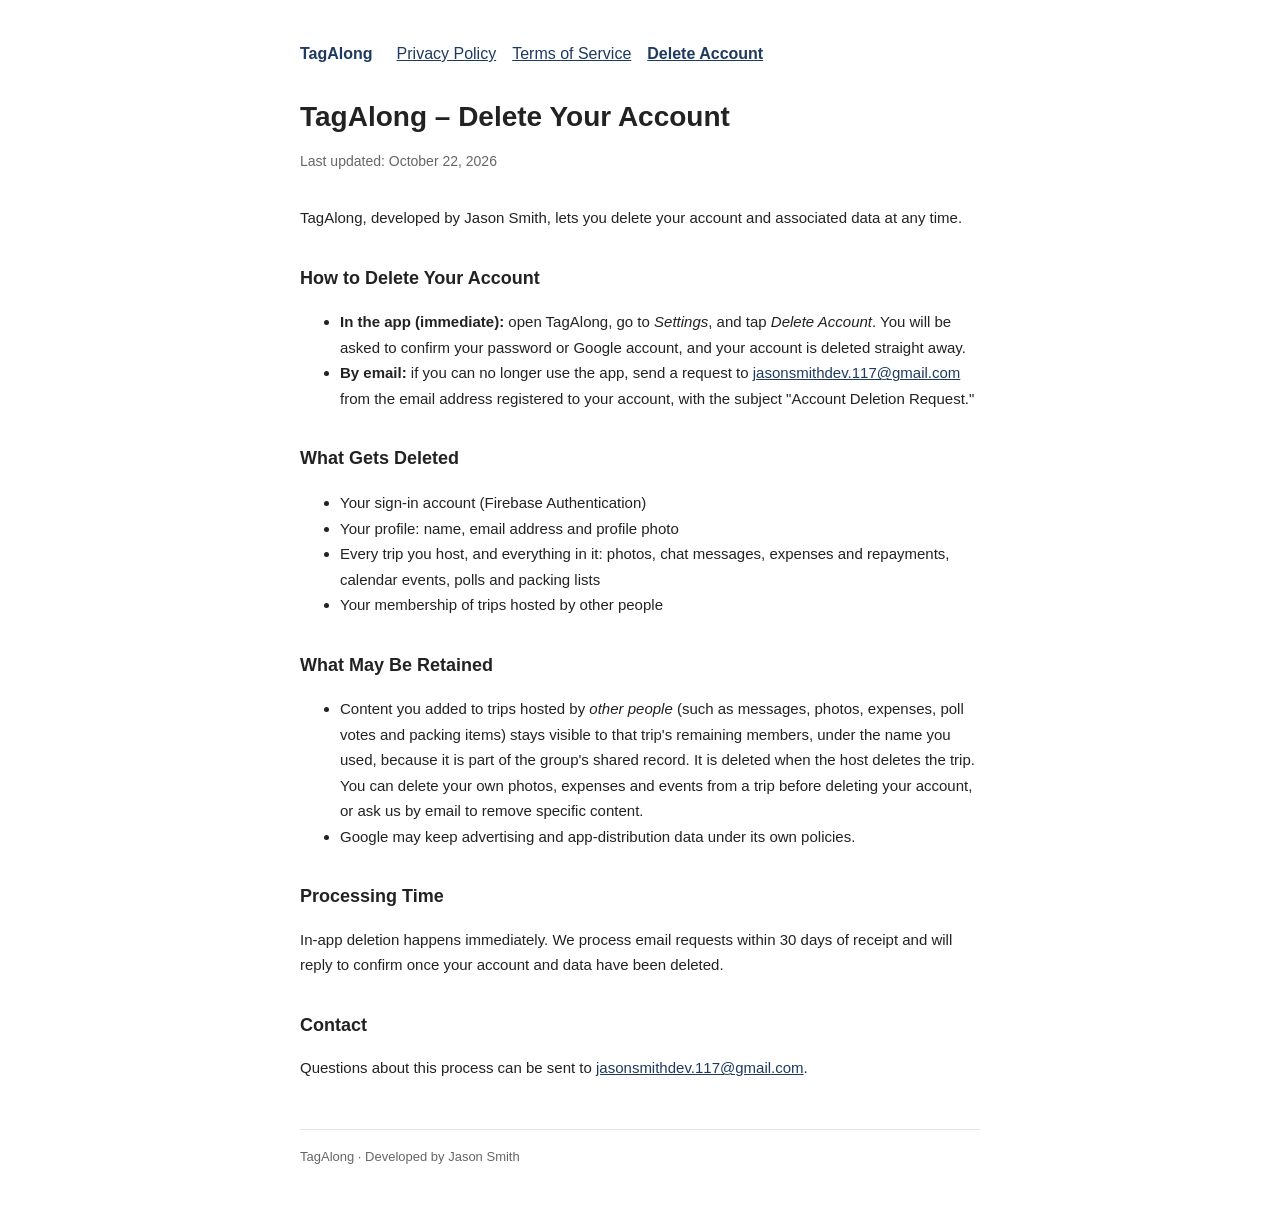
==== delete-account.html @ 1405ff1a "Add TagAlong privacy policy, terms, account deletion and invite pages Co-Authored-By: Claude Opus 5." ====
<!DOCTYPE html>
<html lang="en">
<head>
  <meta charset="UTF-8" />
  <meta name="viewport" content="width=device-width, initial-scale=1.0" />
  <title>TagAlong – Delete Your Account</title>
  <link rel="stylesheet" href="style.css" />
</head>
<body>
  <nav>
    <a class="brand" href="index.html">TagAlong</a>
    <a href="index.html">Privacy Policy</a>
    <a href="terms.html">Terms of Service</a>
    <a href="delete-account.html"><strong>Delete Account</strong></a>
  </nav>

  <h1>TagAlong – Delete Your Account</h1>
  <p class="updated">Last updated: October 22, 2026</p>

  <p>TagAlong, developed by Jason Smith, lets you delete your account and associated data at any time.</p>

  <h2>How to Delete Your Account</h2>
  <ul>
    <li><strong>In the app (immediate):</strong> open TagAlong, go to <em>Settings</em>, and tap <em>Delete Account</em>. You will be asked to confirm your password or Google account, and your account is deleted straight away.</li>
    <li><strong>By email:</strong> if you can no longer use the app, send a request to <a href="mailto:jasonsmithdev.117@gmail.com?subject=Account%20Deletion%20Request">jasonsmithdev.117@gmail.com</a> from the email address registered to your account, with the subject "Account Deletion Request."</li>
  </ul>

  <h2>What Gets Deleted</h2>
  <ul>
    <li>Your sign-in account (Firebase Authentication)</li>
    <li>Your profile: name, email address and profile photo</li>
    <li>Every trip you host, and everything in it: photos, chat messages, expenses and repayments, calendar events, polls and packing lists</li>
    <li>Your membership of trips hosted by other people</li>
  </ul>

  <h2>What May Be Retained</h2>
  <ul>
    <li>Content you added to trips hosted by <em>other people</em> (such as messages, photos, expenses, poll votes and packing items) stays visible to that trip's remaining members, under the name you used, because it is part of the group's shared record. It is deleted when the host deletes the trip. You can delete your own photos, expenses and events from a trip before deleting your account, or ask us by email to remove specific content.</li>
    <li>Google may keep advertising and app-distribution data under its own policies.</li>
  </ul>

  <h2>Processing Time</h2>
  <p>In-app deletion happens immediately. We process email requests within 30 days of receipt and will reply to confirm once your account and data have been deleted.</p>

  <h2>Contact</h2>
  <p>Questions about this process can be sent to <a href="mailto:jasonsmithdev.117@gmail.com">jasonsmithdev.117@gmail.com</a>.</p>

  <footer>TagAlong · Developed by Jason Smith</footer>
</body>
</html>
---- style.css ----
:root {
  --navy: #1E3A5F;
  --accent: #F4A261;
  --text: #222;
  --muted: #666;
  --bg: #fff;
  --card: #f5f7fa;
  --border: #e3e8ef;
  --link: #1E3A5F;
}

@media (prefers-color-scheme: dark) {
  :root {
    --text: #e8ecf1;
    --muted: #9aa5b4;
    --bg: #0f1724;
    --card: #182335;
    --border: #26344a;
    --link: #F4A261;
  }
}

* { box-sizing: border-box; }

body {
  font-family: -apple-system, BlinkMacSystemFont, 'Segoe UI', Roboto, sans-serif;
  max-width: 720px;
  margin: 40px auto;
  padding: 0 20px;
  color: var(--text);
  background: var(--bg);
  line-height: 1.7;
}

h1 { font-size: 28px; margin-bottom: 4px; line-height: 1.3; }
h2 { font-size: 18px; margin-top: 32px; }
p, li { font-size: 15px; }
a { color: var(--link); }

nav { margin-bottom: 32px; display: flex; flex-wrap: wrap; gap: 8px 16px; align-items: center; }
nav .brand { font-weight: 800; color: var(--navy); text-decoration: none; margin-right: 8px; }
@media (prefers-color-scheme: dark) { nav .brand { color: var(--accent); } }

.updated { color: var(--muted); font-size: 14px; margin-bottom: 32px; }

.note {
  background: var(--card);
  border-left: 4px solid var(--accent);
  padding: 14px 18px;
  border-radius: 6px;
  margin: 24px 0;
}
.note p { margin: 0; }

footer { margin-top: 48px; padding-top: 16px; border-top: 1px solid var(--border); color: var(--muted); font-size: 13px; }

/* Invite page */
.invite { text-align: center; padding: 24px 0; }
.code {
  display: inline-block;
  font-size: 36px;
  font-weight: 800;
  letter-spacing: 10px;
  padding: 12px 20px 12px 30px;
  margin: 16px 0;
  border: 2px dashed var(--accent);
  border-radius: 12px;
  background: var(--card);
}
.buttons { display: flex; flex-direction: column; gap: 12px; max-width: 320px; margin: 16px auto; }
.btn {
  display: block;
  padding: 14px 20px;
  border-radius: 10px;
  font-weight: 700;
  font-size: 16px;
  text-decoration: none;
  border: 0;
  cursor: pointer;
  font-family: inherit;
}
.btn-primary { background: var(--navy); color: #fff; }
.btn-secondary { background: var(--card); color: var(--text); border: 1px solid var(--border); }
@media (prefers-color-scheme: dark) { .btn-primary { background: var(--accent); color: #1E3A5F; } }
.hint { color: var(--muted); font-size: 14px; }
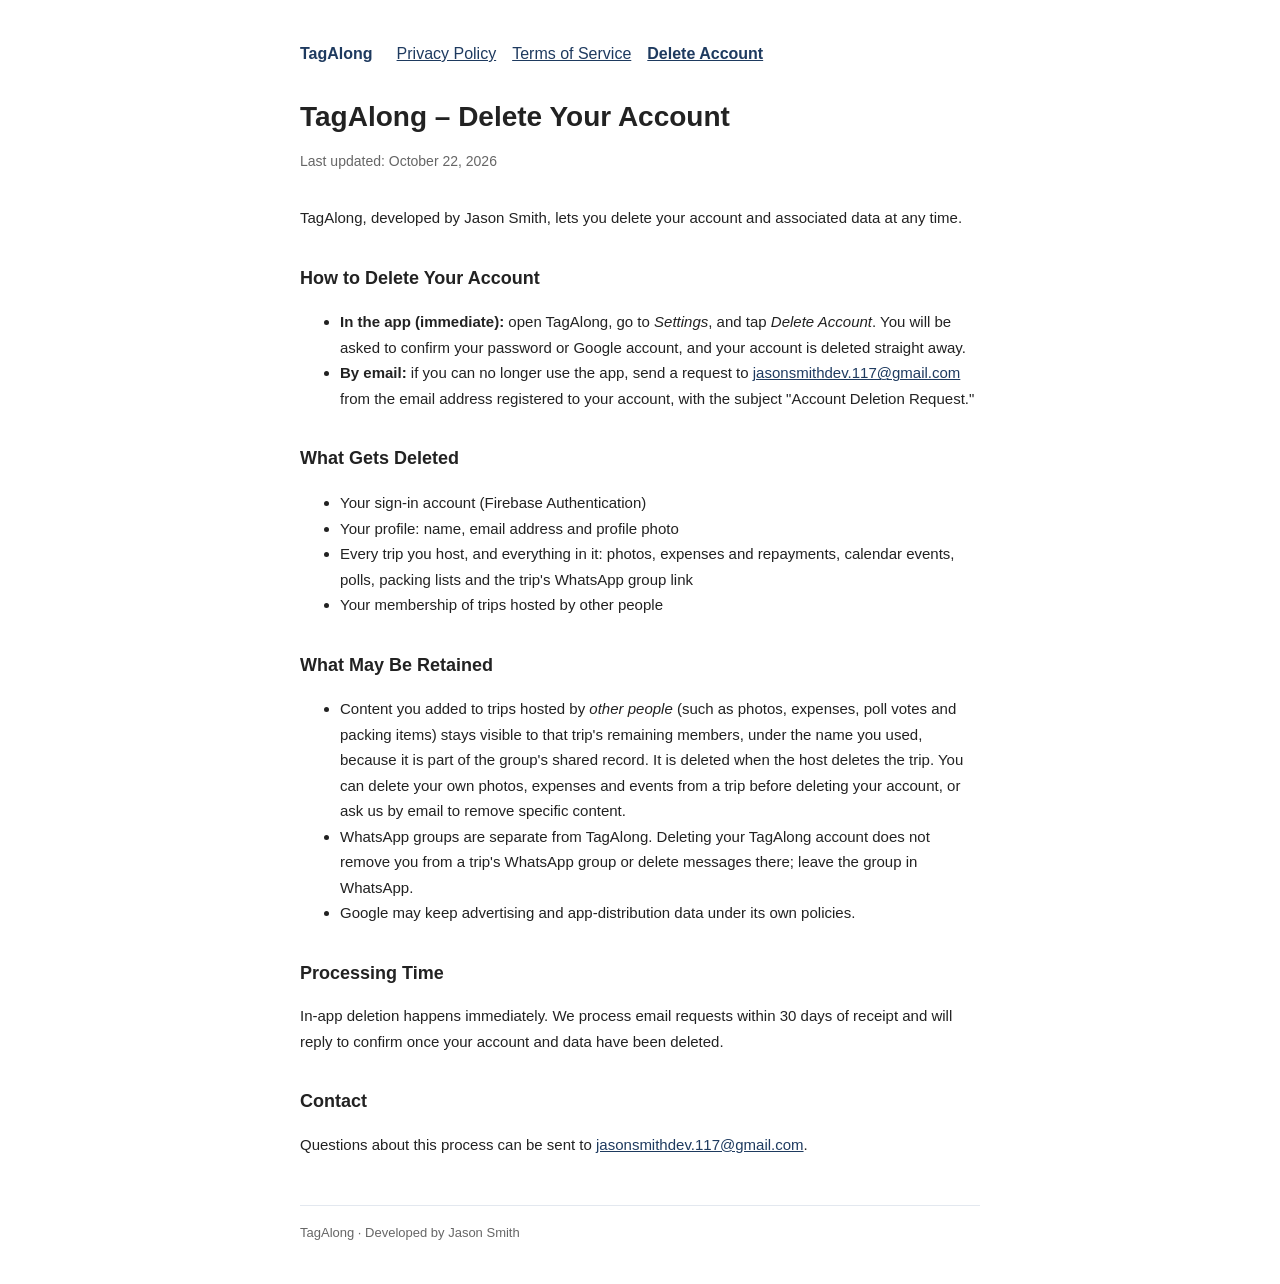
==== commit 64e9896a: "Describe the WhatsApp group link in place of the in-app chat Co-Authored-By: Claude Opus 5.5 <norepl" ====
--- a/delete-account.html
+++ b/delete-account.html
@@ -29,13 +29,14 @@
   <ul>
     <li>Your sign-in account (Firebase Authentication)</li>
     <li>Your profile: name, email address and profile photo</li>
-    <li>Every trip you host, and everything in it: photos, chat messages, expenses and repayments, calendar events, polls and packing lists</li>
+    <li>Every trip you host, and everything in it: photos, expenses and repayments, calendar events, polls, packing lists and the trip's WhatsApp group link</li>
     <li>Your membership of trips hosted by other people</li>
   </ul>
 
   <h2>What May Be Retained</h2>
   <ul>
-    <li>Content you added to trips hosted by <em>other people</em> (such as messages, photos, expenses, poll votes and packing items) stays visible to that trip's remaining members, under the name you used, because it is part of the group's shared record. It is deleted when the host deletes the trip. You can delete your own photos, expenses and events from a trip before deleting your account, or ask us by email to remove specific content.</li>
+    <li>Content you added to trips hosted by <em>other people</em> (such as photos, expenses, poll votes and packing items) stays visible to that trip's remaining members, under the name you used, because it is part of the group's shared record. It is deleted when the host deletes the trip. You can delete your own photos, expenses and events from a trip before deleting your account, or ask us by email to remove specific content.</li>
+    <li>WhatsApp groups are separate from TagAlong. Deleting your TagAlong account does not remove you from a trip's WhatsApp group or delete messages there; leave the group in WhatsApp.</li>
     <li>Google may keep advertising and app-distribution data under its own policies.</li>
   </ul>
 
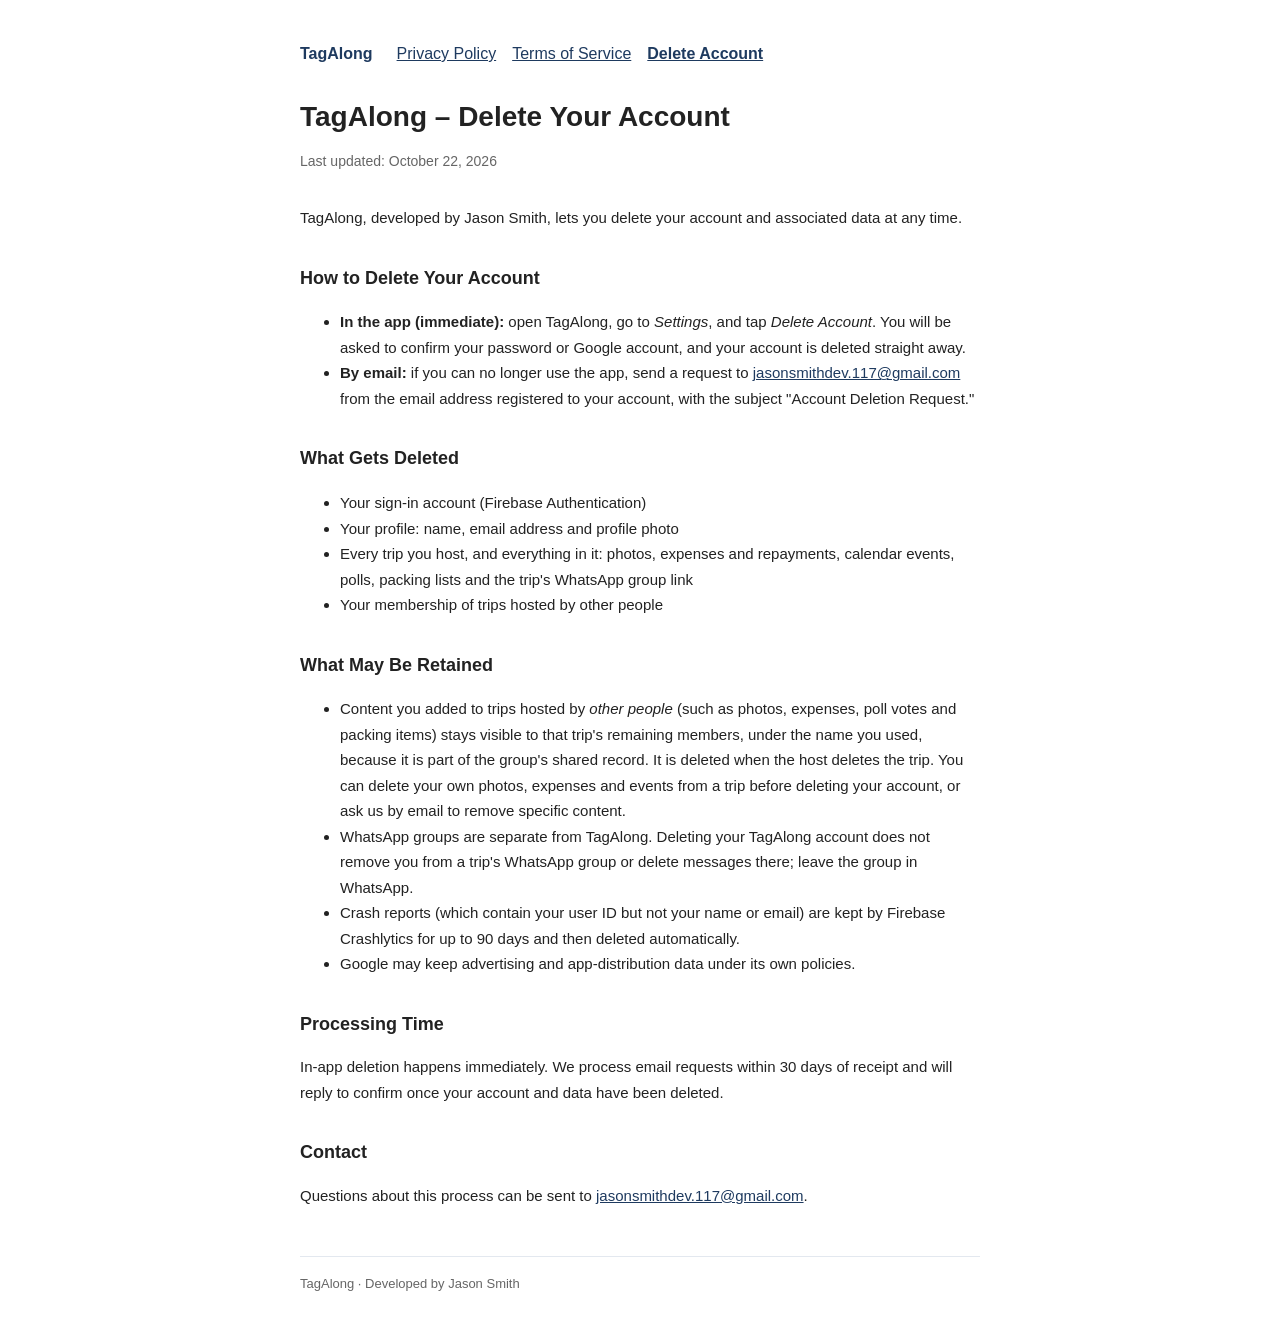
==== commit cc032bf8: "Cover crash reports, ad consent choices and host controls Co-Authored-By: Claude Opus 5.5 <noreply@a" ====
--- a/delete-account.html
+++ b/delete-account.html
@@ -37,6 +37,7 @@
   <ul>
     <li>Content you added to trips hosted by <em>other people</em> (such as photos, expenses, poll votes and packing items) stays visible to that trip's remaining members, under the name you used, because it is part of the group's shared record. It is deleted when the host deletes the trip. You can delete your own photos, expenses and events from a trip before deleting your account, or ask us by email to remove specific content.</li>
     <li>WhatsApp groups are separate from TagAlong. Deleting your TagAlong account does not remove you from a trip's WhatsApp group or delete messages there; leave the group in WhatsApp.</li>
+    <li>Crash reports (which contain your user ID but not your name or email) are kept by Firebase Crashlytics for up to 90 days and then deleted automatically.</li>
     <li>Google may keep advertising and app-distribution data under its own policies.</li>
   </ul>
 
